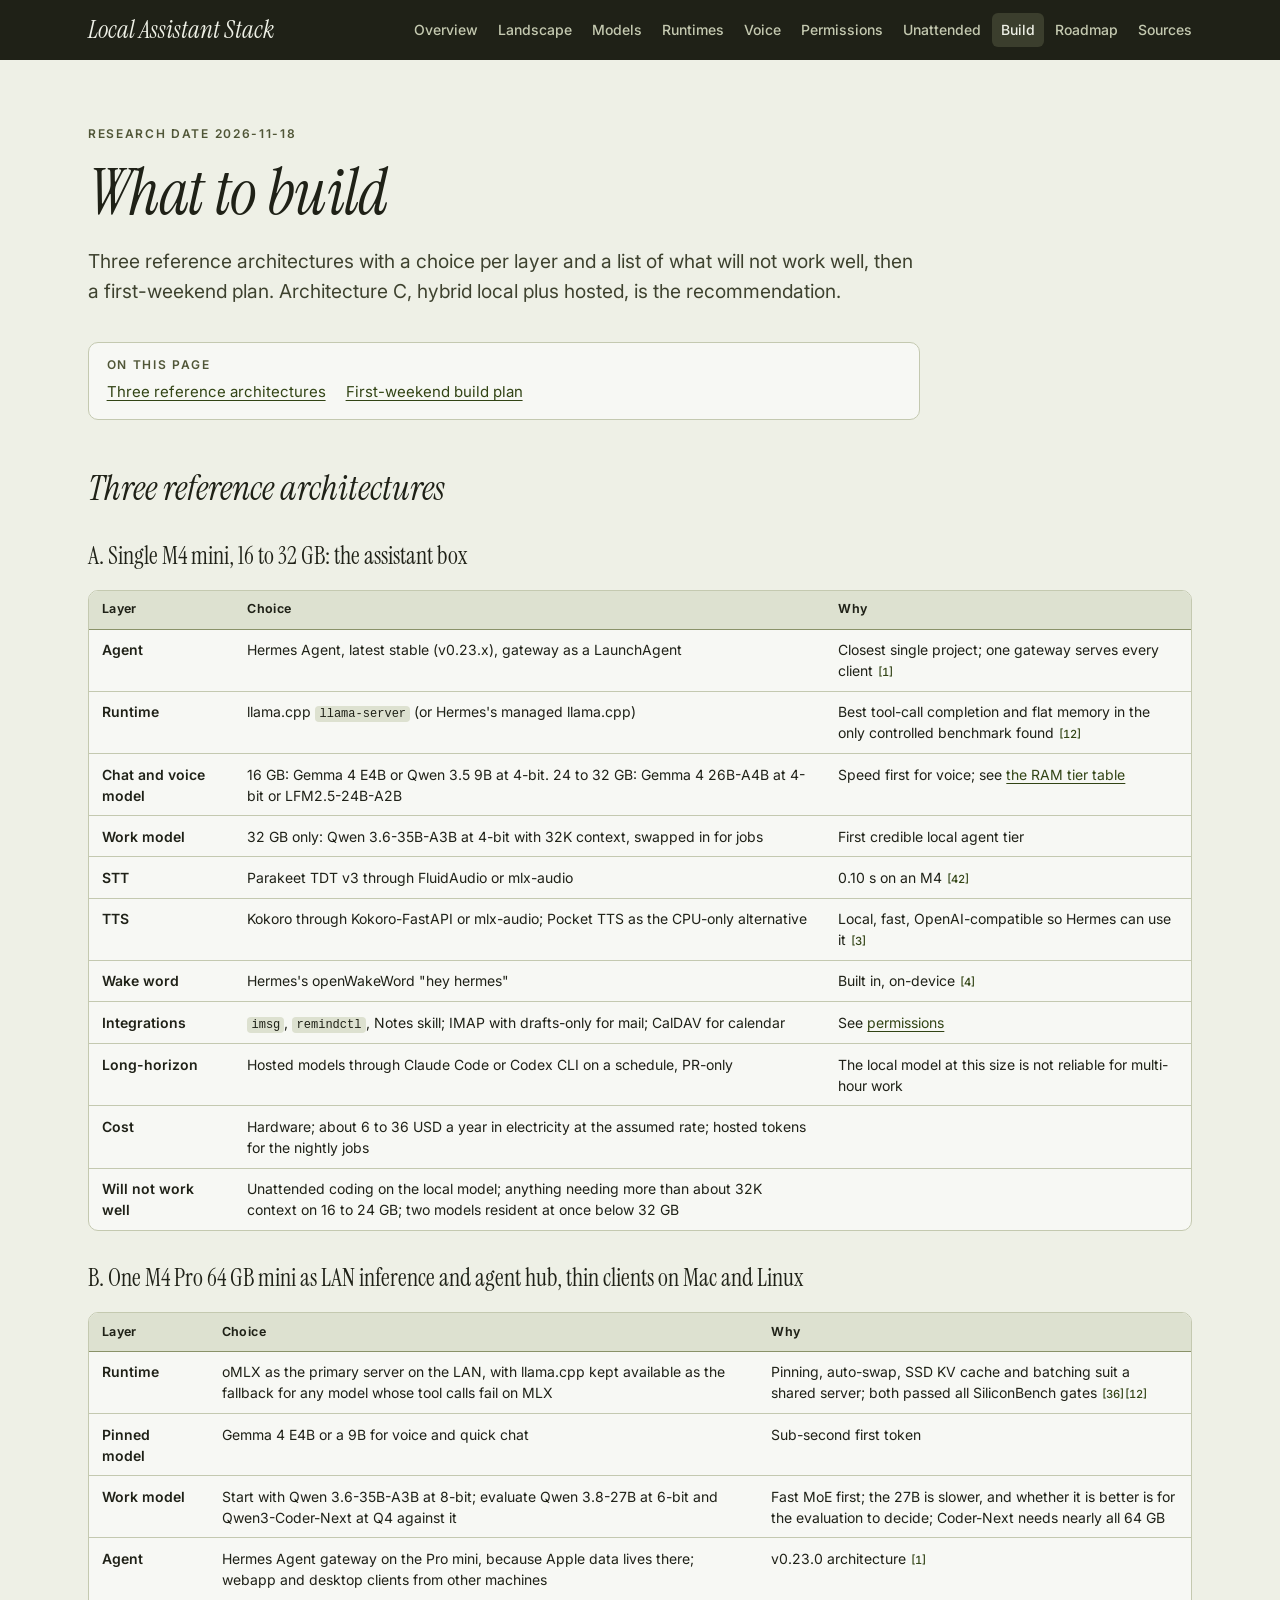
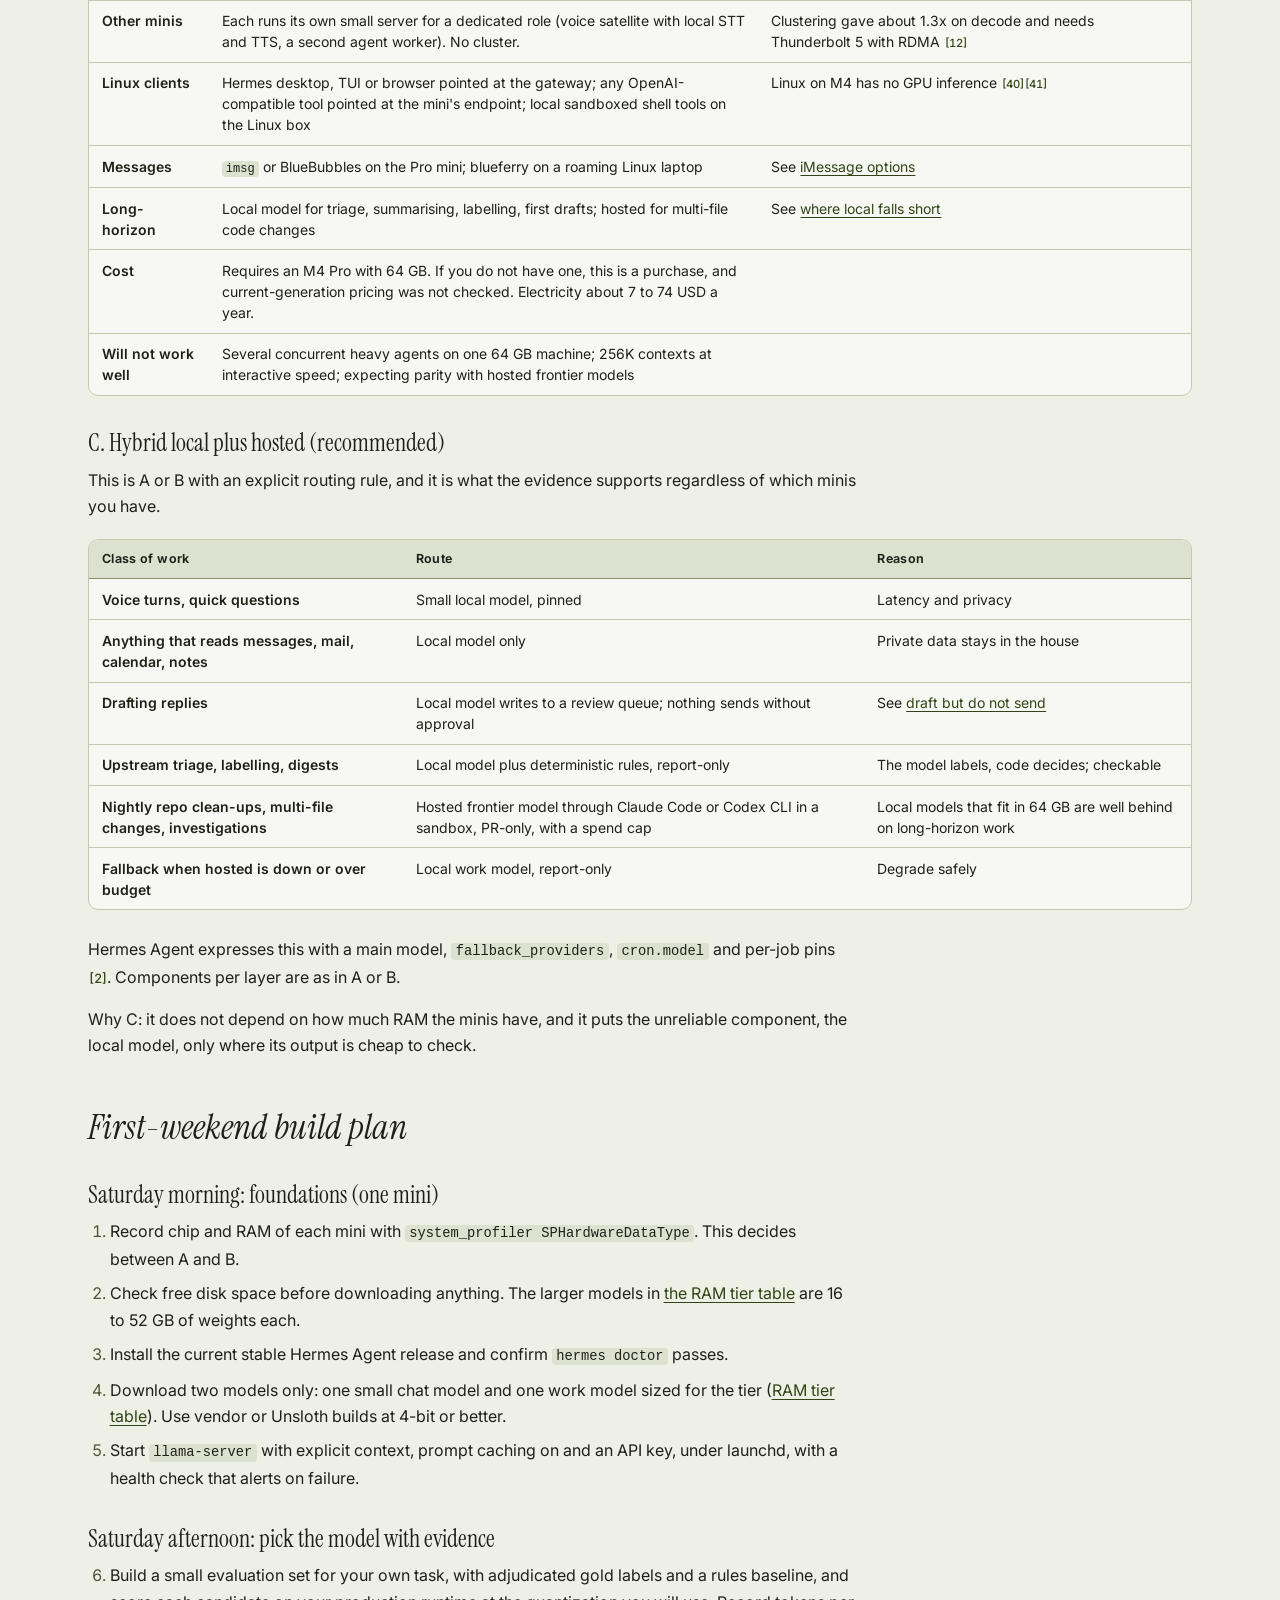
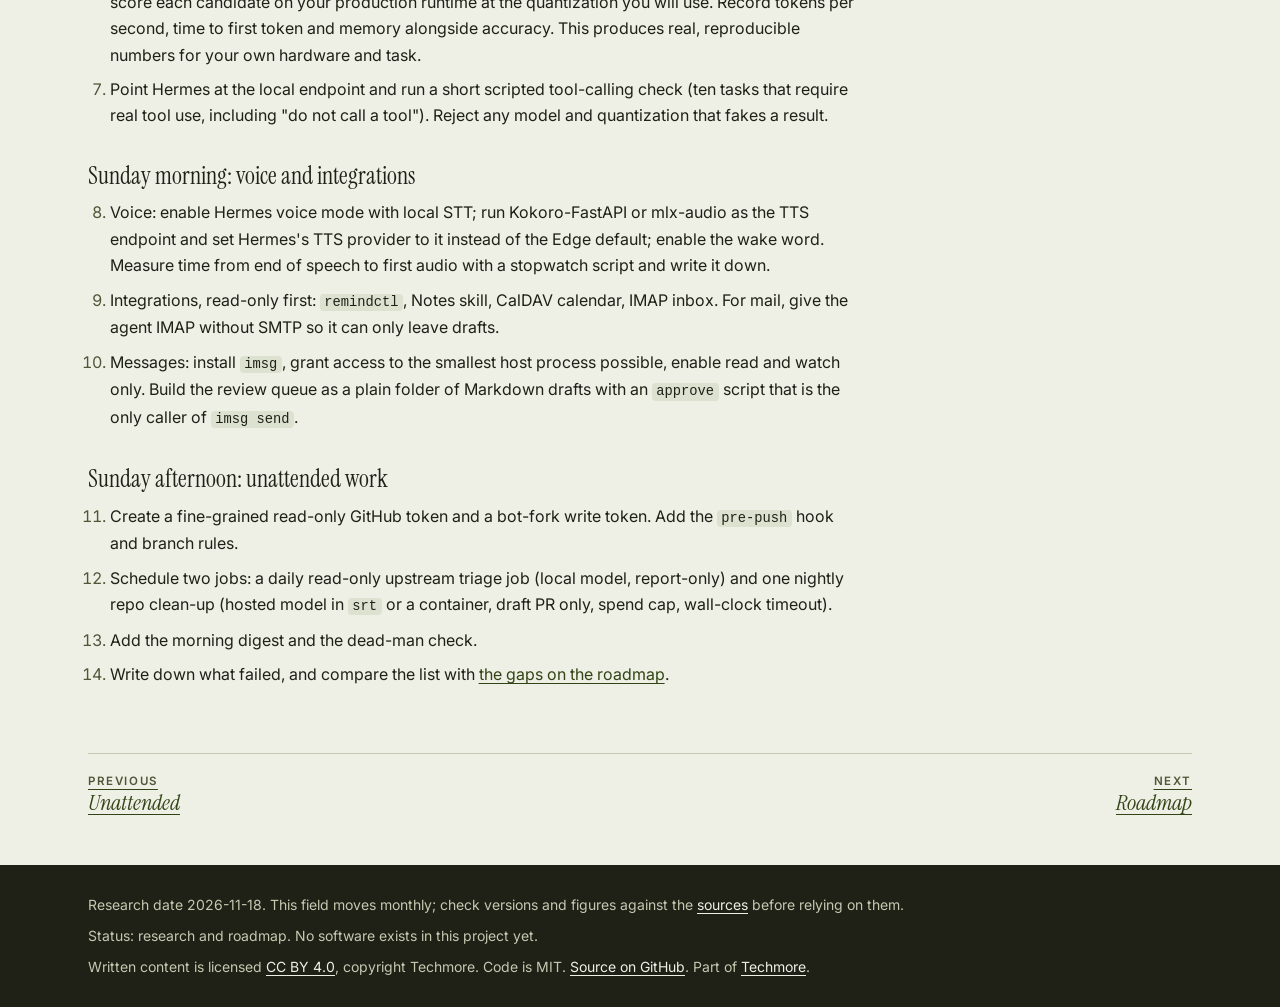
==== docs/build.html @ f701f2d4 "Add research site: local-first assistant reference stack Static site in docs/ built from the 2026-11" ====
<!doctype html>
<html lang="en">
<head>
  <meta charset="utf-8">
  <meta name="viewport" content="width=device-width, initial-scale=1">
  <title>Reference architectures and first-weekend plan | Local Assistant Stack</title>
  <meta name="description" content="Three reference architectures for a local-first assistant on Mac minis and Linux clients, with component choices per layer, and a fourteen-step first-weekend build plan.">
  <meta name="color-scheme" content="light dark">
  <link rel="preconnect" href="https://fonts.googleapis.com">
  <link rel="preconnect" href="https://fonts.gstatic.com" crossorigin>
  <link href="https://fonts.googleapis.com/css2?family=Instrument+Serif:ital@0;1&amp;family=Inter:opsz,wght@14..32,400..700&amp;display=swap" rel="stylesheet">
  <link rel="stylesheet" href="style.css">
</head>
<body>
<a class="skip" href="#main">Skip to content</a>
<header class="site-header">
  <div class="wrap header-inner">
    <a class="brand" href="index.html">Local Assistant Stack</a>
    <nav aria-label="Primary">
      <ul>
        <li><a href="index.html">Overview</a></li>
        <li><a href="landscape.html">Landscape</a></li>
        <li><a href="models.html">Models</a></li>
        <li><a href="runtimes.html">Runtimes</a></li>
        <li><a href="voice.html">Voice</a></li>
        <li><a href="permissions.html">Permissions</a></li>
        <li><a href="unattended.html">Unattended</a></li>
        <li><a href="build.html" aria-current="page">Build</a></li>
        <li><a href="gaps.html">Roadmap</a></li>
        <li><a href="sources.html">Sources</a></li>
      </ul>
    </nav>
  </div>
</header>
<main id="main" class="wrap">
  <header class="page-head">
    <p class="kicker">Research date 2026-11-18</p>
    <h1>What to build</h1>
    <p class="lede">Three reference architectures with a choice per layer and a list of what will not work well, then a first-weekend plan. Architecture C, hybrid local plus hosted, is the recommendation.</p>
  </header>
  <nav class="toc" aria-label="On this page">
    <h2 class="toc-title">On this page</h2>
    <ol>
      <li><a href="#three-reference-architectures">Three reference architectures</a></li>
      <li><a href="#first-weekend-build-plan">First-weekend build plan</a></li>
    </ol>
  </nav>
  <div class="prose">
<h2 id="three-reference-architectures">Three reference architectures</h2>
<h3 id="a-single-m4-mini-16-to-32-gb-the-assistant-box">A. Single M4 mini, 16 to 32 GB: the assistant box</h3>
<div class="table-wrap" role="region" aria-label="A. Single M4 mini, 16 to 32 GB: the assistant box table" tabindex="0">
<table class="c3">
<thead><tr>
<th scope="col">Layer</th>
<th scope="col">Choice</th>
<th scope="col">Why</th>
</tr></thead>
<tbody>
<tr>
<th scope="row">Agent</th>
<td>Hermes Agent, latest stable (v0.23.x), gateway as a LaunchAgent</td>
<td>Closest single project; one gateway serves every client <a class="cite" href="sources.html#src-1" aria-label="Source 1">[1]</a></td>
</tr>
<tr>
<th scope="row">Runtime</th>
<td>llama.cpp <code>llama-server</code> (or Hermes's managed llama.cpp)</td>
<td>Best tool-call completion and flat memory in the only controlled benchmark found <a class="cite" href="sources.html#src-12" aria-label="Source 12">[12]</a></td>
</tr>
<tr>
<th scope="row">Chat and voice model</th>
<td>16 GB: Gemma 4 E4B or Qwen 3.5 9B at 4-bit. 24 to 32 GB: Gemma 4 26B-A4B at 4-bit or LFM2.5-24B-A2B</td>
<td>Speed first for voice; see <a href="models.html#recommendations-per-ram-tier">the RAM tier table</a></td>
</tr>
<tr>
<th scope="row">Work model</th>
<td>32 GB only: Qwen 3.6-35B-A3B at 4-bit with 32K context, swapped in for jobs</td>
<td>First credible local agent tier</td>
</tr>
<tr>
<th scope="row">STT</th>
<td>Parakeet TDT v3 through FluidAudio or mlx-audio</td>
<td>0.10 s on an M4 <a class="cite" href="sources.html#src-42" aria-label="Source 42">[42]</a></td>
</tr>
<tr>
<th scope="row">TTS</th>
<td>Kokoro through Kokoro-FastAPI or mlx-audio; Pocket TTS as the CPU-only alternative</td>
<td>Local, fast, OpenAI-compatible so Hermes can use it <a class="cite" href="sources.html#src-3" aria-label="Source 3">[3]</a></td>
</tr>
<tr>
<th scope="row">Wake word</th>
<td>Hermes's openWakeWord "hey hermes"</td>
<td>Built in, on-device <a class="cite" href="sources.html#src-4" aria-label="Source 4">[4]</a></td>
</tr>
<tr>
<th scope="row">Integrations</th>
<td><code>imsg</code>, <code>remindctl</code>, Notes skill; IMAP with drafts-only for mail; CalDAV for calendar</td>
<td>See <a href="permissions.html">permissions</a></td>
</tr>
<tr>
<th scope="row">Long-horizon</th>
<td>Hosted models through Claude Code or Codex CLI on a schedule, PR-only</td>
<td>The local model at this size is not reliable for multi-hour work</td>
</tr>
<tr>
<th scope="row">Cost</th>
<td>Hardware; about 6 to 36 USD a year in electricity at the assumed rate; hosted tokens for the nightly jobs</td>
<td></td>
</tr>
<tr>
<th scope="row">Will not work well</th>
<td>Unattended coding on the local model; anything needing more than about 32K context on 16 to 24 GB; two models resident at once below 32 GB</td>
<td></td>
</tr>
</tbody></table></div>
<h3 id="b-one-m4-pro-64-gb-mini-as-lan-inference-and-agent-hub-thin-clients-on-mac-and-linux">B. One M4 Pro 64 GB mini as LAN inference and agent hub, thin clients on Mac and Linux</h3>
<div class="table-wrap" role="region" aria-label="B. One M4 Pro 64 GB mini as LAN inference and agent hub, thin clients on Mac and Linux table" tabindex="0">
<table class="c3">
<thead><tr>
<th scope="col">Layer</th>
<th scope="col">Choice</th>
<th scope="col">Why</th>
</tr></thead>
<tbody>
<tr>
<th scope="row">Runtime</th>
<td>oMLX as the primary server on the LAN, with llama.cpp kept available as the fallback for any model whose tool calls fail on MLX</td>
<td>Pinning, auto-swap, SSD KV cache and batching suit a shared server; both passed all SiliconBench gates <a class="cite" href="sources.html#src-36" aria-label="Source 36">[36]</a><a class="cite" href="sources.html#src-12" aria-label="Source 12">[12]</a></td>
</tr>
<tr>
<th scope="row">Pinned model</th>
<td>Gemma 4 E4B or a 9B for voice and quick chat</td>
<td>Sub-second first token</td>
</tr>
<tr>
<th scope="row">Work model</th>
<td>Start with Qwen 3.6-35B-A3B at 8-bit; evaluate Qwen 3.8-27B at 6-bit and Qwen3-Coder-Next at Q4 against it</td>
<td>Fast MoE first; the 27B is slower, and whether it is better is for the evaluation to decide; Coder-Next needs nearly all 64 GB</td>
</tr>
<tr>
<th scope="row">Agent</th>
<td>Hermes Agent gateway on the Pro mini, because Apple data lives there; webapp and desktop clients from other machines</td>
<td>v0.23.0 architecture <a class="cite" href="sources.html#src-1" aria-label="Source 1">[1]</a></td>
</tr>
<tr>
<th scope="row">Other minis</th>
<td>Each runs its own small server for a dedicated role (voice satellite with local STT and TTS, a second agent worker). No cluster.</td>
<td>Clustering gave about 1.3x on decode and needs Thunderbolt 5 with RDMA <a class="cite" href="sources.html#src-12" aria-label="Source 12">[12]</a></td>
</tr>
<tr>
<th scope="row">Linux clients</th>
<td>Hermes desktop, TUI or browser pointed at the gateway; any OpenAI-compatible tool pointed at the mini's endpoint; local sandboxed shell tools on the Linux box</td>
<td>Linux on M4 has no GPU inference <a class="cite" href="sources.html#src-40" aria-label="Source 40">[40]</a><a class="cite" href="sources.html#src-41" aria-label="Source 41">[41]</a></td>
</tr>
<tr>
<th scope="row">Messages</th>
<td><code>imsg</code> or BlueBubbles on the Pro mini; blueferry on a roaming Linux laptop</td>
<td>See <a href="permissions.html#imessage-specifically">iMessage options</a></td>
</tr>
<tr>
<th scope="row">Long-horizon</th>
<td>Local model for triage, summarising, labelling, first drafts; hosted for multi-file code changes</td>
<td>See <a href="models.html#where-local-still-falls-short-and-the-hybrid-pattern">where local falls short</a></td>
</tr>
<tr>
<th scope="row">Cost</th>
<td>Requires an M4 Pro with 64 GB. If you do not have one, this is a purchase, and current-generation pricing was not checked. Electricity about 7 to 74 USD a year.</td>
<td></td>
</tr>
<tr>
<th scope="row">Will not work well</th>
<td>Several concurrent heavy agents on one 64 GB machine; 256K contexts at interactive speed; expecting parity with hosted frontier models</td>
<td></td>
</tr>
</tbody></table></div>
<h3 id="c-hybrid-local-plus-hosted-recommended">C. Hybrid local plus hosted (recommended)</h3>
<p>This is A or B with an explicit routing rule, and it is what the evidence supports regardless of which minis you have.</p>
<div class="table-wrap" role="region" aria-label="C. Hybrid local plus hosted (recommended) table" tabindex="0">
<table class="c3">
<thead><tr>
<th scope="col">Class of work</th>
<th scope="col">Route</th>
<th scope="col">Reason</th>
</tr></thead>
<tbody>
<tr>
<th scope="row">Voice turns, quick questions</th>
<td>Small local model, pinned</td>
<td>Latency and privacy</td>
</tr>
<tr>
<th scope="row">Anything that reads messages, mail, calendar, notes</th>
<td>Local model only</td>
<td>Private data stays in the house</td>
</tr>
<tr>
<th scope="row">Drafting replies</th>
<td>Local model writes to a review queue; nothing sends without approval</td>
<td>See <a href="permissions.html#draft-but-do-not-send">draft but do not send</a></td>
</tr>
<tr>
<th scope="row">Upstream triage, labelling, digests</th>
<td>Local model plus deterministic rules, report-only</td>
<td>The model labels, code decides; checkable</td>
</tr>
<tr>
<th scope="row">Nightly repo clean-ups, multi-file changes, investigations</th>
<td>Hosted frontier model through Claude Code or Codex CLI in a sandbox, PR-only, with a spend cap</td>
<td>Local models that fit in 64 GB are well behind on long-horizon work</td>
</tr>
<tr>
<th scope="row">Fallback when hosted is down or over budget</th>
<td>Local work model, report-only</td>
<td>Degrade safely</td>
</tr>
</tbody></table></div>
<p>Hermes Agent expresses this with a main model, <code>fallback_providers</code>, <code>cron.model</code> and per-job pins <a class="cite" href="sources.html#src-2" aria-label="Source 2">[2]</a>. Components per layer are as in A or B.</p>
<p>Why C: it does not depend on how much RAM the minis have, and it puts the unreliable component, the local model, only where its output is cheap to check.</p>
<h2 id="first-weekend-build-plan">First-weekend build plan</h2>
<h3 id="saturday-morning-foundations-one-mini">Saturday morning: foundations (one mini)</h3>
<ol>
<li>Record chip and RAM of each mini with <code>system_profiler SPHardwareDataType</code>. This decides between A and B.</li>
<li>Check free disk space before downloading anything. The larger models in <a href="models.html#recommendations-per-ram-tier">the RAM tier table</a> are 16 to 52 GB of weights each.</li>
<li>Install the current stable Hermes Agent release and confirm <code>hermes doctor</code> passes.</li>
<li>Download two models only: one small chat model and one work model sized for the tier (<a href="models.html#recommendations-per-ram-tier">RAM tier table</a>). Use vendor or Unsloth builds at 4-bit or better.</li>
<li>Start <code>llama-server</code> with explicit context, prompt caching on and an API key, under launchd, with a health check that alerts on failure.</li>
</ol>
<h3 id="saturday-afternoon-pick-the-model-with-evidence">Saturday afternoon: pick the model with evidence</h3>
<ol start="6">
<li>Build a small evaluation set for your own task, with adjudicated gold labels and a rules baseline, and score each candidate on your production runtime at the quantization you will use. Record tokens per second, time to first token and memory alongside accuracy. This produces real, reproducible numbers for your own hardware and task.</li>
<li>Point Hermes at the local endpoint and run a short scripted tool-calling check (ten tasks that require real tool use, including "do not call a tool"). Reject any model and quantization that fakes a result.</li>
</ol>
<h3 id="sunday-morning-voice-and-integrations">Sunday morning: voice and integrations</h3>
<ol start="8">
<li>Voice: enable Hermes voice mode with local STT; run Kokoro-FastAPI or mlx-audio as the TTS endpoint and set Hermes's TTS provider to it instead of the Edge default; enable the wake word. Measure time from end of speech to first audio with a stopwatch script and write it down.</li>
<li>Integrations, read-only first: <code>remindctl</code>, Notes skill, CalDAV calendar, IMAP inbox. For mail, give the agent IMAP without SMTP so it can only leave drafts.</li>
<li>Messages: install <code>imsg</code>, grant access to the smallest host process possible, enable read and watch only. Build the review queue as a plain folder of Markdown drafts with an <code>approve</code> script that is the only caller of <code>imsg send</code>.</li>
</ol>
<h3 id="sunday-afternoon-unattended-work">Sunday afternoon: unattended work</h3>
<ol start="11">
<li>Create a fine-grained read-only GitHub token and a bot-fork write token. Add the <code>pre-push</code> hook and branch rules.</li>
<li>Schedule two jobs: a daily read-only upstream triage job (local model, report-only) and one nightly repo clean-up (hosted model in <code>srt</code> or a container, draft PR only, spend cap, wall-clock timeout).</li>
<li>Add the morning digest and the dead-man check.</li>
<li>Write down what failed, and compare the list with <a href="gaps.html">the gaps on the roadmap</a>.</li>
</ol>
  </div>
  <nav class="pager" aria-label="Previous and next page">
    <a href="unattended.html"><span>Previous</span>Unattended</a>
    <a href="gaps.html"><span>Next</span>Roadmap</a>
  </nav>
</main>
<footer class="site-footer">
  <div class="wrap footer-inner">
    <p>Research date 2026-11-18. This field moves monthly; check versions and figures against the <a href="sources.html">sources</a> before relying on them.</p>
    <p>Status: research and roadmap. No software exists in this project yet.</p>
    <p>Written content is licensed <a href="https://creativecommons.org/licenses/by/4.0/">CC BY 4.0</a>, copyright Techmore. Code is MIT. <a href="https://github.com/techmore/local-assistant-stack">Source on GitHub</a>. Part of <a href="https://techmore.github.io/pages/repos/">Techmore</a>.</p>
  </div>
</footer>
</body>
</html>
---- docs/style.css ----
/* Local Assistant Stack. Hand-written, no build step.
   Olive OKLCH palette, Inter for text, Instrument Serif italic for display. */

:root {
  --bg: oklch(95.09% 0.0134 115.84);
  --surface: oklch(97.73% 0.0054 117.92);
  --surface2: oklch(90.20% 0.0232 117.63);
  --border: oklch(82.52% 0.0345 116.34);
  --border-strong: oklch(64.26% 0.0588 117.06);
  --text: oklch(24.22% 0.0185 116.99);
  --subtext: oklch(37% 0.0320 116.41);
  --muted: oklch(44% 0.0493 117.00);
  --link: oklch(36% 0.0750 128);
  --focus: oklch(50% 0.1300 128);
  --header-bg: oklch(24.22% 0.0185 116.99);
  --header-text: oklch(95.09% 0.0134 115.84);
  --header-muted: oklch(82.52% 0.0345 116.34);
  --header-active: oklch(35.57% 0.0284 116.00);
  --green-bg: oklch(91% 0.0550 145);
  --green: oklch(31% 0.0800 145);
  --amber-bg: oklch(92% 0.0650 85);
  --amber: oklch(34% 0.0750 70);
  --red-bg: oklch(92% 0.0380 25);
  --red: oklch(37% 0.1200 25);
  --head: 'Instrument Serif', Georgia, 'Times New Roman', serif;
  --body: 'Inter', system-ui, -apple-system, 'Segoe UI', sans-serif;
  --mono: ui-monospace, 'SF Mono', Menlo, Consolas, monospace;
}

@media (prefers-color-scheme: dark) {
  :root {
    --bg: oklch(19% 0.0120 117);
    --surface: oklch(23% 0.0150 117);
    --surface2: oklch(28% 0.0200 117);
    --border: oklch(36% 0.0280 116.5);
    --border-strong: oklch(54.54% 0.0616 116.19);
    --text: oklch(93% 0.0120 116);
    --subtext: oklch(84% 0.0250 116.5);
    --muted: oklch(76% 0.0450 116.8);
    --link: oklch(87% 0.0800 125);
    --focus: oklch(82% 0.1300 125);
    --header-bg: oklch(14.5% 0.0100 117);
    --header-text: oklch(95.09% 0.0134 115.84);
    --header-muted: oklch(80% 0.0345 116.34);
    --header-active: oklch(30% 0.0250 116);
    --green-bg: oklch(31% 0.0550 145);
    --green: oklch(91% 0.0700 145);
    --amber-bg: oklch(33% 0.0550 80);
    --amber: oklch(91% 0.0800 85);
    --red-bg: oklch(32% 0.0700 25);
    --red: oklch(90% 0.0550 25);
  }
}

*, *::before, *::after { box-sizing: border-box; }

html { -webkit-text-size-adjust: 100%; scroll-padding-top: 1rem; }

body {
  margin: 0;
  background: var(--bg);
  color: var(--text);
  font-family: var(--body);
  font-size: 1rem;
  line-height: 1.65;
  -webkit-font-smoothing: antialiased;
  overflow-wrap: break-word;
}

.wrap {
  width: 100%;
  max-width: 74rem;
  margin-inline: auto;
  padding-inline: clamp(1rem, 4vw, 2.5rem);
}

a { color: var(--link); text-decoration: underline; text-decoration-thickness: 1px; text-underline-offset: 0.18em; }
a:hover { text-decoration-thickness: 2px; }

:focus-visible { outline: 3px solid var(--focus); outline-offset: 2px; border-radius: 3px; }

.skip {
  position: absolute; left: 1rem; top: -4rem;
  padding: 0.6rem 1rem; background: var(--surface); color: var(--text);
  border: 2px solid var(--focus); border-radius: 6px; z-index: 10;
}
.skip:focus { top: 0.75rem; }

/* Header */
.site-header { background: var(--header-bg); color: var(--header-text); }
.header-inner {
  display: flex; flex-wrap: wrap; align-items: center; justify-content: space-between;
  gap: 0.4rem 1.5rem; padding-block: 0.8rem;
}
.brand {
  font-family: var(--head); font-style: italic; font-size: 1.55rem; line-height: 1.2;
  color: var(--header-text); text-decoration: none; white-space: nowrap;
}
.brand:hover { text-decoration: underline; }
.site-header nav ul { display: flex; flex-wrap: wrap; gap: 0.15rem; margin: 0 -0.55rem; padding: 0; list-style: none; }
.site-header nav a {
  display: block; padding: 0.35rem 0.55rem; border-radius: 6px;
  color: var(--header-muted); font-size: 0.875rem; font-weight: 500; text-decoration: none;
}
.site-header nav a:hover { color: var(--header-text); background: var(--header-active); }
.site-header nav a[aria-current="page"] { color: var(--header-text); background: var(--header-active); }
.site-header :focus-visible { outline-color: var(--header-text); }

/* Page head */
.page-head { padding-block: clamp(2rem, 6vw, 4rem) 1rem; max-width: 52rem; }
.kicker {
  margin: 0 0 0.75rem; color: var(--muted);
  font-size: 0.75rem; font-weight: 600; letter-spacing: 0.14em; text-transform: uppercase;
}
h1, h2, h3 { font-family: var(--head); font-weight: 400; line-height: 1.15; color: var(--text); }
h1 { margin: 0; font-style: italic; font-size: clamp(2.3rem, 6.5vw, 4rem); letter-spacing: -0.01em; }
.lede { margin: 1.1rem 0 0; color: var(--subtext); font-size: clamp(1.05rem, 2.2vw, 1.2rem); line-height: 1.55; }

/* On-page contents */
.toc {
  margin-block: 1.25rem 0.5rem; padding: 0.9rem 1.1rem;
  background: var(--surface); border: 1px solid var(--border); border-radius: 10px; max-width: 52rem;
}
.toc-title {
  margin: 0 0 0.4rem; font-family: var(--body); font-style: normal;
  font-size: 0.75rem; font-weight: 600; letter-spacing: 0.14em; text-transform: uppercase; color: var(--muted);
}
.toc ol { margin: 0; padding: 0; list-style: none; display: flex; flex-wrap: wrap; gap: 0.2rem 1.25rem; }
.toc a { font-size: 0.9375rem; }

/* Prose */
.prose { padding-bottom: 2rem; }
.prose > p, .prose > ul, .prose > ol, .prose > h2, .prose > h3, .prose > .notice { max-width: 48rem; }
.prose h2 { margin: 3rem 0 0.9rem; font-style: italic; font-size: clamp(1.7rem, 4vw, 2.2rem); }
.prose h3 { margin: 2.1rem 0 0.6rem; font-size: clamp(1.3rem, 3vw, 1.5rem); }
.prose p { margin: 0 0 1rem; }
.prose ul, .prose ol { margin: 0 0 1.1rem; padding-left: 1.35rem; }
.prose li { margin-bottom: 0.5rem; }
.prose li::marker { color: var(--muted); }
strong { font-weight: 650; }

code {
  font-family: var(--mono); font-size: 0.86em;
  padding: 0.08em 0.34em; background: var(--surface2); border-radius: 4px;
  overflow-wrap: anywhere;
}

.cite {
  font-size: 0.8em; font-weight: 500; text-decoration: none; white-space: nowrap;
  padding-inline: 0.05em; font-variant-numeric: tabular-nums;
}
.cite:hover { text-decoration: underline; }

.notice {
  margin: 0.75rem 0 0; padding: 0.9rem 1.1rem;
  background: var(--amber-bg); color: var(--amber);
  border: 1px solid var(--amber); border-radius: 10px;
}
.notice p { margin: 0; }
.notice a { color: inherit; }

/* Tables: wide ones scroll inside their own container */
.table-wrap {
  margin: 1.25rem 0 1.6rem; overflow-x: auto;
  background: var(--surface); border: 1px solid var(--border); border-radius: 10px;
}
table { width: 100%; border-collapse: collapse; font-size: 0.875rem; line-height: 1.5; }
th, td { padding: 0.6rem 0.8rem; text-align: left; vertical-align: top; border-bottom: 1px solid var(--border); }
thead th {
  background: var(--surface2); color: var(--text);
  font-size: 0.78rem; font-weight: 650; letter-spacing: 0.03em; white-space: nowrap;
  border-bottom: 1px solid var(--border-strong);
}
tbody th { font-weight: 600; }
tbody tr:last-child th, tbody tr:last-child td { border-bottom: 0; }
table.c4 { min-width: 38rem; }
table.c5 { min-width: 46rem; }
table.c6 { min-width: 58rem; }
table.c7 { min-width: 62rem; }
table.c11 { min-width: 110rem; }
table.c6 tbody th, table.c7 tbody th, table.c11 tbody th { min-width: 9rem; }

.badge {
  display: inline-block; padding: 0.05rem 0.5rem; border-radius: 999px;
  font-size: 0.75rem; font-weight: 650; white-space: nowrap; border: 1px solid currentColor;
}
.b-measured { background: var(--green-bg); color: var(--green); }
.b-community { background: var(--amber-bg); color: var(--amber); }
.b-estimate { background: var(--red-bg); color: var(--red); }
.b-planned { background: var(--amber-bg); color: var(--amber); }
.b-later, .b-open { background: var(--surface2); color: var(--subtext); }
.status { margin: 0 0 0.6rem !important; }

.mark {
  display: inline-block; min-width: 1.5rem; padding: 0 0.3rem; margin-right: 0.15rem; border-radius: 4px;
  font-weight: 700; text-align: center; border: 1px solid currentColor;
}
.m-yes { background: var(--green-bg); color: var(--green); }
.m-part { background: var(--amber-bg); color: var(--amber); }
.m-no { background: var(--red-bg); color: var(--red); }
.m-unk { background: var(--surface2); color: var(--subtext); }

/* Diagram */
.diagram { margin: 1.5rem 0 2rem; }
.diagram-scroll {
  overflow-x: auto; padding: clamp(0.75rem, 2vw, 1.5rem);
  background: var(--surface); border: 1px solid var(--border); border-radius: 12px;
}
.arch { display: block; width: 100%; min-width: 40rem; max-width: 50rem; height: auto; margin-inline: auto; font-family: var(--body); }
.diagram figcaption { margin-top: 0.6rem; max-width: 48rem; color: var(--muted); font-size: 0.875rem; }
.d-box { fill: var(--bg); stroke: var(--border-strong); stroke-width: 1.5; }
.d-hub { fill: var(--surface2); stroke: var(--border-strong); stroke-width: 1.5; }
.d-local { fill: var(--green-bg); stroke: var(--green); }
.d-hosted { fill: var(--red-bg); stroke: var(--red); }
.d-queue { fill: var(--amber-bg); stroke: var(--amber); }
.d-title { fill: var(--text); font-size: 17px; font-weight: 650; }
.d-sub { fill: var(--subtext); font-size: 13.5px; }
.d-hublabel { fill: var(--text); font-size: 13.5px; font-weight: 650; letter-spacing: 0.04em; }
.d-label { fill: var(--muted); font-size: 13px; }
.d-arrow { stroke: var(--muted); stroke-width: 1.75; fill: none; }
.d-head { fill: var(--muted); }

/* Cards */
.cards {
  display: grid; grid-template-columns: repeat(auto-fill, minmax(15rem, 1fr)); gap: 0.9rem;
  margin: 1.25rem 0 1.5rem; padding: 0; list-style: none;
}
.cards li { margin: 0; }
.card {
  display: flex; flex-direction: column; gap: 0.35rem; height: 100%; padding: 1rem 1.1rem;
  background: var(--surface); border: 1px solid var(--border); border-radius: 12px;
  color: var(--text); text-decoration: none;
}
.card:hover { border-color: var(--border-strong); background: var(--surface2); }
.card-title { font-family: var(--head); font-style: italic; font-size: 1.5rem; line-height: 1.2; }
.card-text { color: var(--subtext); font-size: 0.9375rem; line-height: 1.5; }

/* Sources */
.sources { padding-left: 2.2rem; }
.sources li { overflow-wrap: anywhere; padding: 0.15rem 0.3rem; border-radius: 6px; }
.sources li:target, :target { scroll-margin-top: 1rem; }
.sources li:target { background: var(--amber-bg); color: var(--amber); outline: 1px solid var(--amber); }
.sources li:target a { color: inherit; }

/* Pager and footer */
.pager {
  display: flex; flex-wrap: wrap; justify-content: space-between; gap: 0.75rem;
  margin-block: 1rem 3rem; padding-top: 1.25rem; border-top: 1px solid var(--border);
}
.pager a { display: block; font-family: var(--head); font-style: italic; font-size: 1.35rem; line-height: 1.3; }
.pager a:last-child { text-align: right; }
.pager span {
  display: block; font-family: var(--body); font-style: normal; color: var(--muted);
  font-size: 0.72rem; font-weight: 600; letter-spacing: 0.14em; text-transform: uppercase;
}

.site-footer { background: var(--header-bg); color: var(--header-muted); font-size: 0.875rem; }
.footer-inner { padding-block: 1.75rem 2.25rem; }
.site-footer p { margin: 0 0 0.5rem; max-width: 52rem; }
.site-footer a { color: var(--header-text); }
.site-footer :focus-visible { outline-color: var(--header-text); }

@media (max-width: 40rem) {
  .brand { font-size: 1.4rem; }
  .site-header nav a { padding: 0.3rem 0.5rem; }
  th, td { padding: 0.5rem 0.65rem; }
}

@media (prefers-reduced-motion: no-preference) {
  html { scroll-behavior: smooth; }
}

@media print {
  .site-header nav, .pager, .skip, .toc { display: none; }
  .table-wrap, .diagram-scroll { overflow: visible; }
  table { min-width: 0 !important; }
}
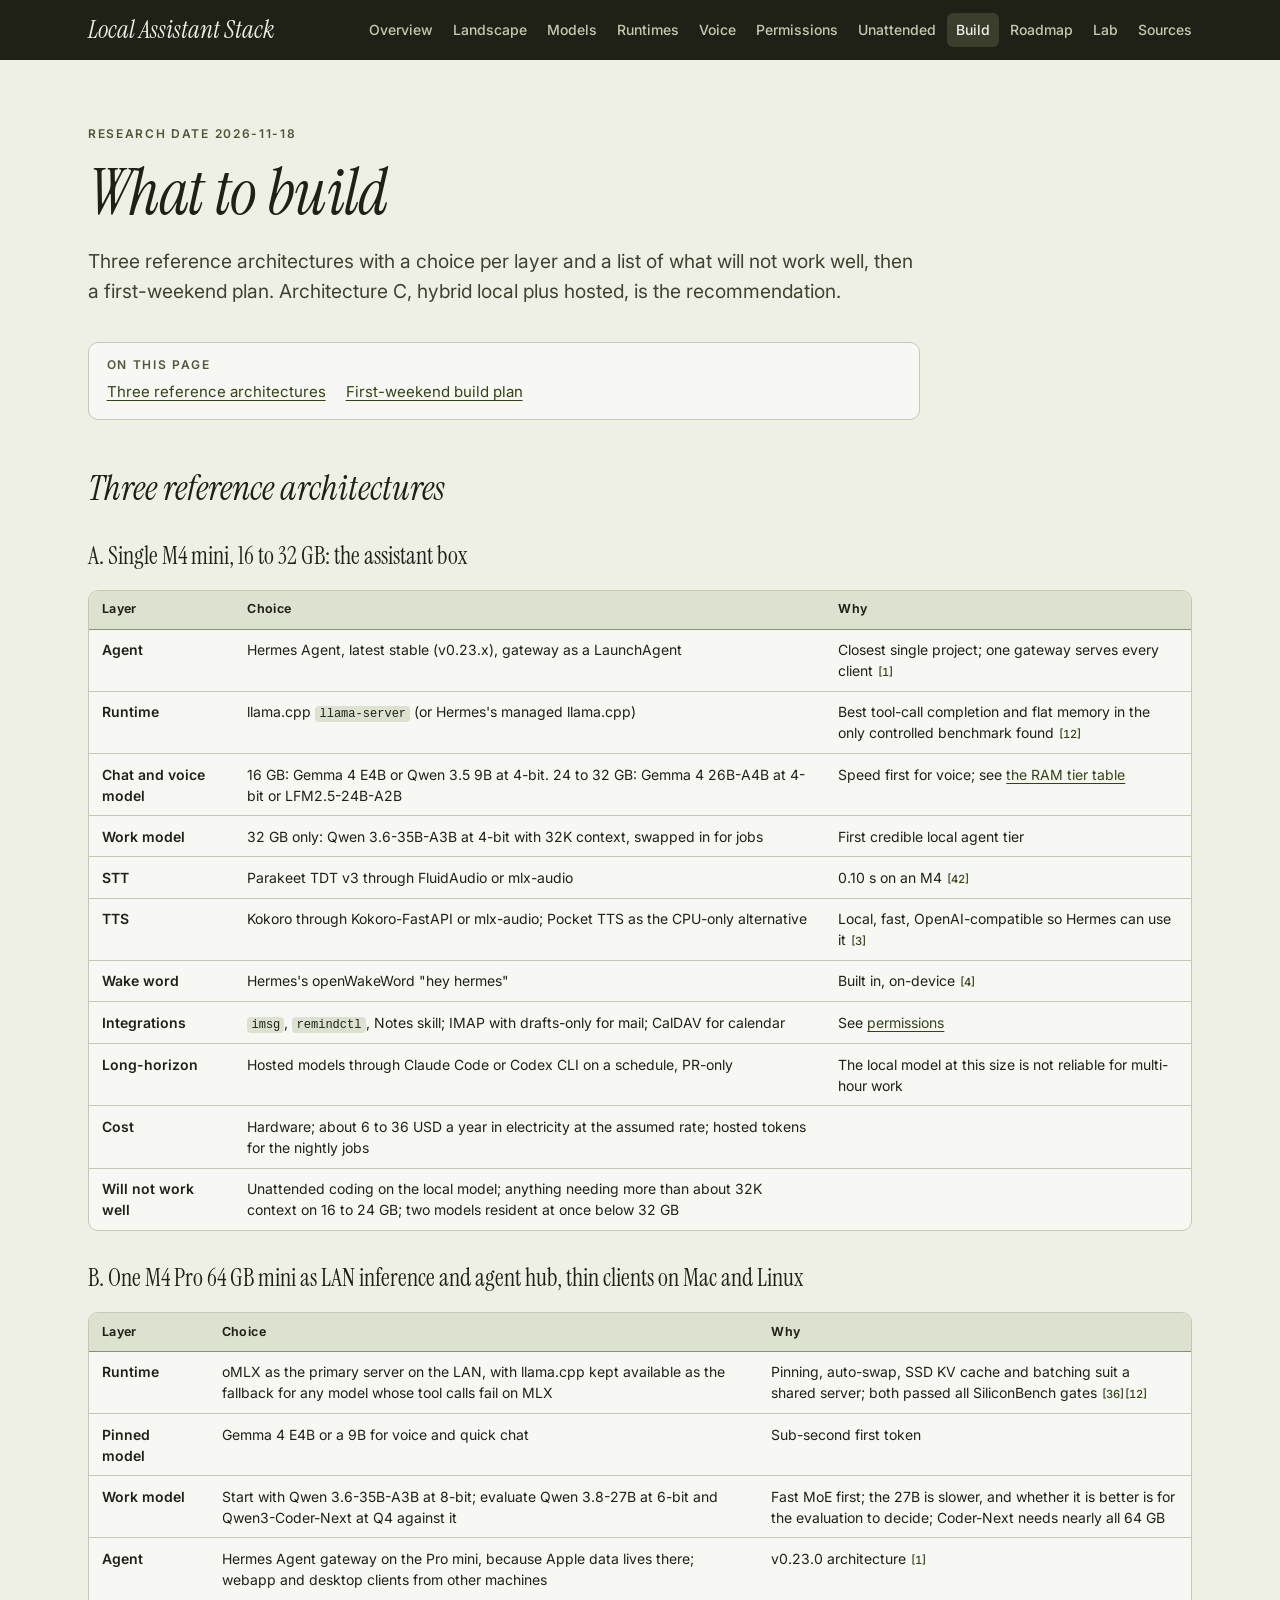
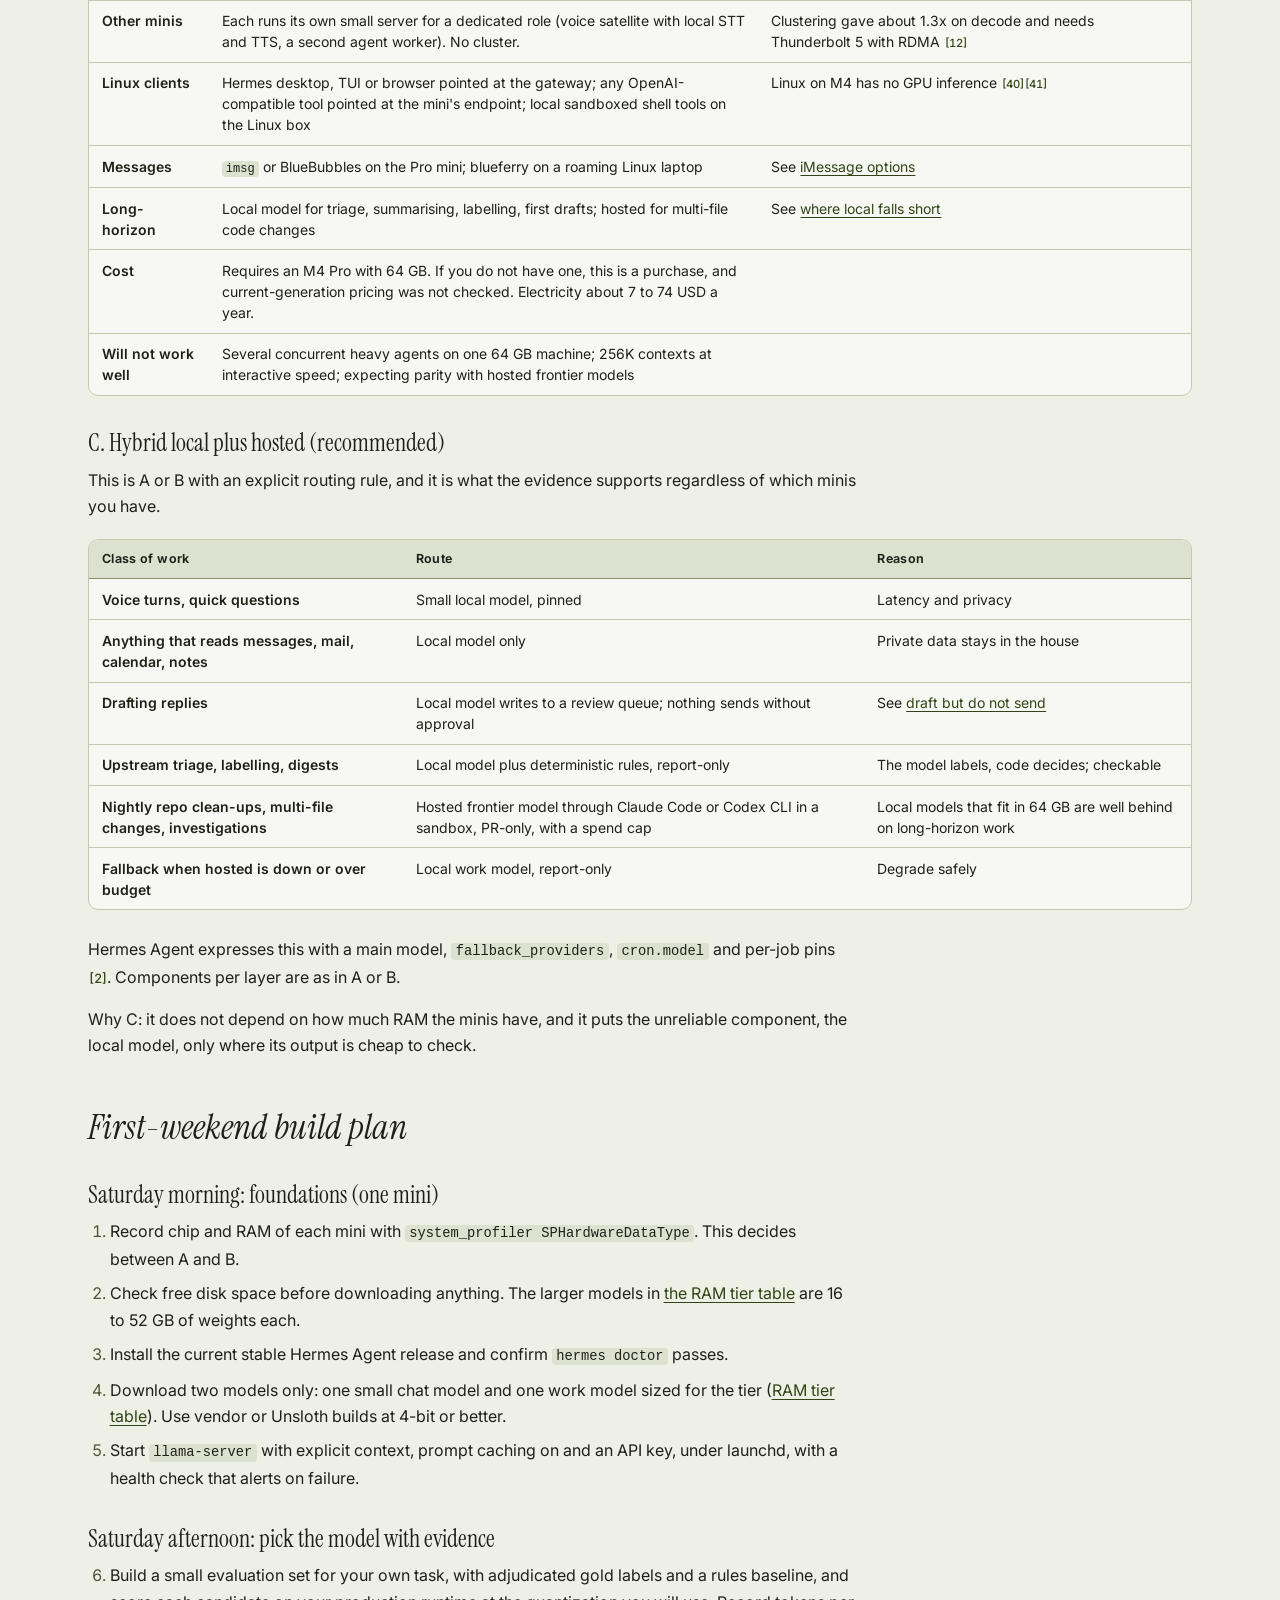
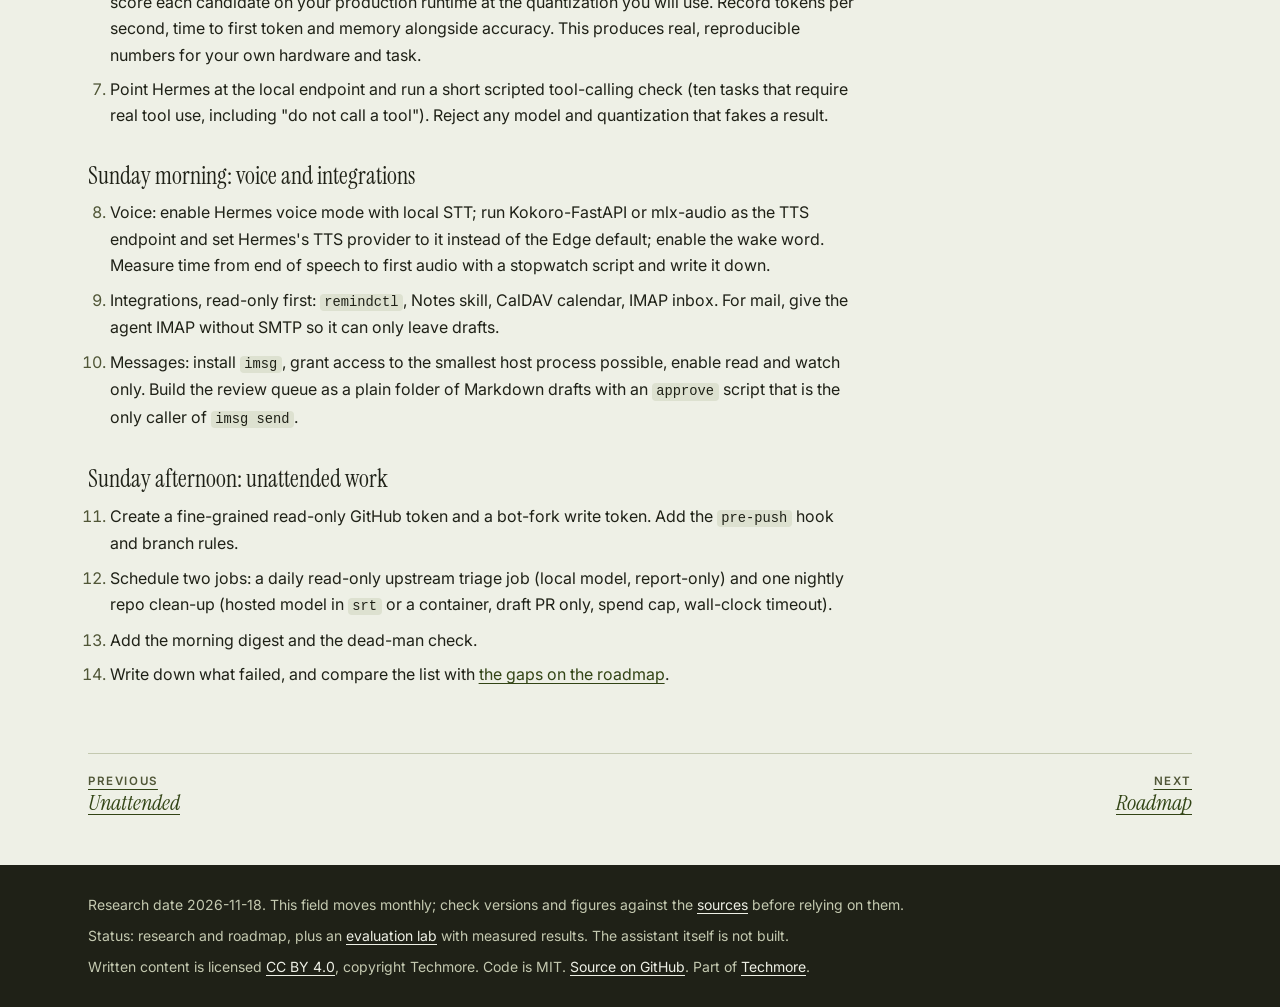
==== commit db5c137c: "Add the evaluation lab under lab/, a Lab page, and unit-test CI - lab/: evaluation harness for Herme" ====
--- a/docs/build.html
+++ b/docs/build.html
@@ -27,6 +27,7 @@
         <li><a href="unattended.html">Unattended</a></li>
         <li><a href="build.html" aria-current="page">Build</a></li>
         <li><a href="gaps.html">Roadmap</a></li>
+        <li><a href="lab.html">Lab</a></li>
         <li><a href="sources.html">Sources</a></li>
       </ul>
     </nav>
@@ -251,7 +252,7 @@
 <footer class="site-footer">
   <div class="wrap footer-inner">
     <p>Research date 2026-11-18. This field moves monthly; check versions and figures against the <a href="sources.html">sources</a> before relying on them.</p>
-    <p>Status: research and roadmap. No software exists in this project yet.</p>
+    <p>Status: research and roadmap, plus an <a href="lab.html">evaluation lab</a> with measured results. The assistant itself is not built.</p>
     <p>Written content is licensed <a href="https://creativecommons.org/licenses/by/4.0/">CC BY 4.0</a>, copyright Techmore. Code is MIT. <a href="https://github.com/techmore/local-assistant-stack">Source on GitHub</a>. Part of <a href="https://techmore.github.io/pages/repos/">Techmore</a>.</p>
   </div>
 </footer>
--- a/docs/style.css
+++ b/docs/style.css
@@ -275,3 +275,7 @@
   .table-wrap, .diagram-scroll { overflow: visible; }
   table { min-width: 0 !important; }
 }
+
+/* code blocks (lab page) */
+pre { overflow-x: auto; padding: 0.9rem 1rem; border: 1px solid var(--border, currentColor); border-radius: 8px; font-size: 0.85rem; line-height: 1.5; }
+pre code { background: none; padding: 0; border: 0; font-size: inherit; }
